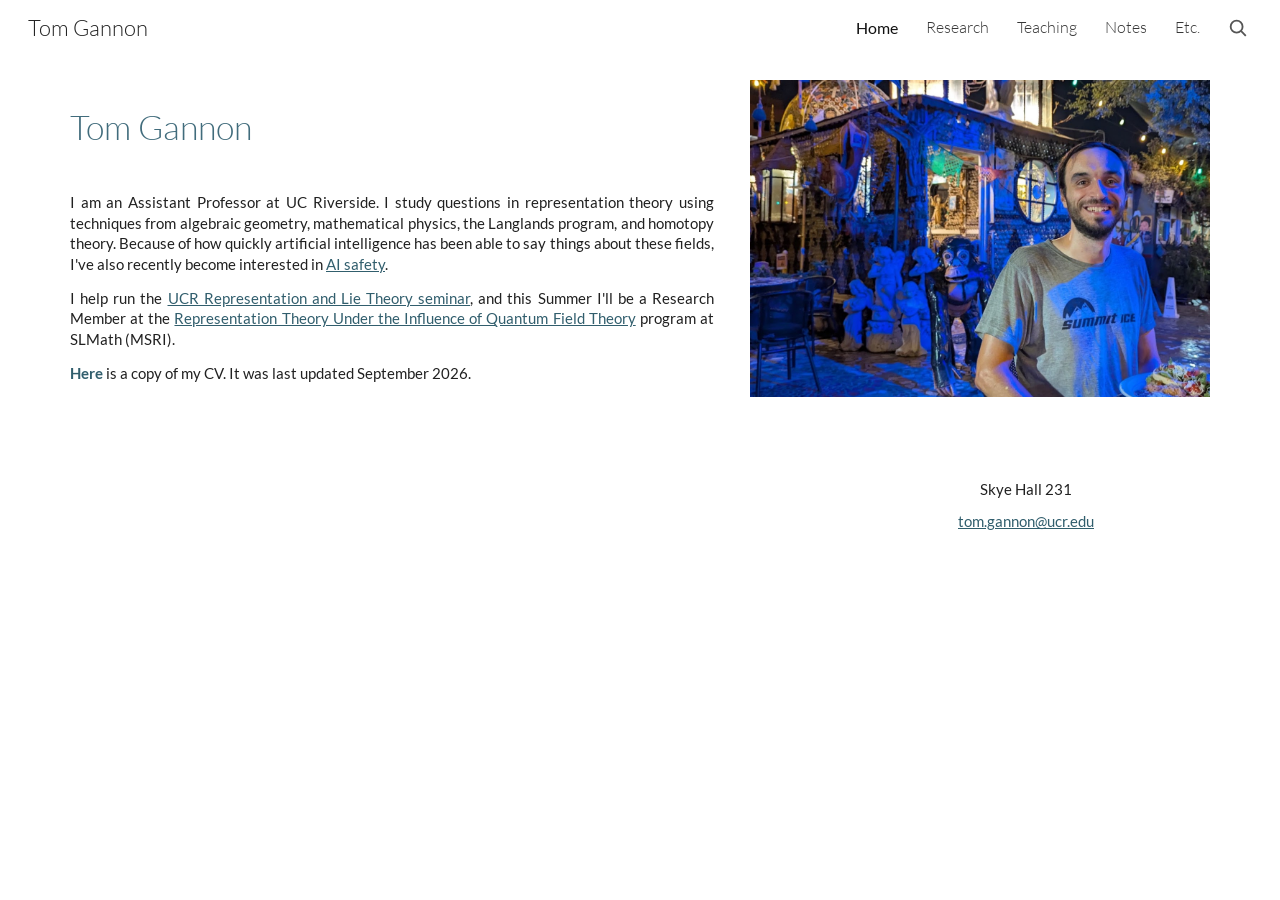
==== index.html @ 2e7c15ad "Create personal academic website for GitHub Pages" ====
<!doctype html>
<html lang="en">
<head>
  <meta charset="utf-8">
  <meta name="viewport" content="width=device-width, initial-scale=1">
  <title>Tom Gannon</title>
  <meta name="description" content="Tom Gannon, Assistant Professor at UC Riverside. Research in geometric representation theory.">
  <meta name="theme-color" content="#ffffff">
  <link rel="icon" href="assets/favicon.svg" type="image/svg+xml">
  <link rel="stylesheet" href="assets/site.css">
  <script src="assets/search-index.js" defer></script>
  <script src="assets/site.js" defer></script>
</head>
<body>
  <a class="skip-link" href="#main">Skip to main content</a>
  <header class="site-header">
    <a class="site-name" href="index.html">Tom Gannon</a>
    <div class="header-actions">
      <nav id="site-nav" class="site-nav" aria-label="Main navigation"><a href="index.html" aria-current="page">Home</a><a href="research.html">Research</a><a href="teaching.html">Teaching</a><a href="notes.html">Notes</a><a href="etc.html">Etc.</a></nav>
      <button class="icon-button menu-toggle" aria-label="Open navigation" aria-controls="site-nav" aria-expanded="false"><svg viewBox="0 0 24 24" aria-hidden="true"><path d="M3 6h18M3 12h18M3 18h18"/></svg></button>
      <button class="icon-button search-toggle" aria-label="Search this site"><svg viewBox="0 0 24 24" aria-hidden="true"><circle cx="10.5" cy="10.5" r="6.5"/><path d="m15.5 15.5 5 5"/></svg></button>
    </div>
  </header>
  <main id="main" class="page home-page">
<div class="home-grid"><div class="home-copy"><h1>Tom Gannon</h1>

<p id="entry-1">I am an Assistant Professor at UC Riverside. I study questions in representation theory using techniques from algebraic geometry, mathematical physics, the Langlands program, and homotopy theory. Because of how quickly artificial intelligence has been able to say things about these fields, I've also recently become interested in <a href="https://mathforaisafety.org/">AI safety</a>.</p>

<p id="entry-2">I help run the <a href="https://sites.google.com/ucr.edu/lietheory/home">UCR Representation and Lie Theory seminar</a>, and this Summer I'll be a Research Member at the <a href="https://www.slmath.org/programs/381">Representation Theory Under the Influence of Quantum Field Theory</a> program at SLMath (MSRI).</p>

<p id="entry-3"><a href="https://drive.google.com/file/d/1CPtopO6bXupwRLPZ3UGt-4dHNkY7EC-Z/view?usp=share_link">Here</a> is a copy of my CV. It was last updated September 2026.</p>
</div><div class="home-aside"><img class="portrait" src="assets/tom-gannon.jpg" width="1280" height="882" alt="Tom Gannon smiling outdoors, photographed by Sam Gunningham"><address class="contact"><p>Skye Hall 231</p><p><a href="mailto:tom.gannon@ucr.edu">tom.gannon@ucr.edu</a></p></address></div></div>
  </main>
  <dialog class="search-dialog" aria-labelledby="search-title">
    <div class="search-heading"><h2 id="search-title">Search this site</h2><button class="icon-button search-close" aria-label="Close search"><svg viewBox="0 0 24 24" aria-hidden="true"><path d="m5 5 14 14M19 5 5 19"/></svg></button></div>
    <form class="search-form" role="search"><label for="site-search" hidden>Search this site</label><input id="site-search" type="search" placeholder="Search this site" autocomplete="off"></form>
    <p class="search-status" role="status">Search across Home, Research, Teaching, Notes, and Etc.</p>
    <ul class="search-results"></ul>
  </dialog>
</body>
</html>
---- assets/site.css ----
@font-face{font-family:Lato;src:url('lato-light.ttf') format('truetype');font-weight:300;font-style:normal;font-display:swap}
@font-face{font-family:Lato;src:url('lato-regular.ttf') format('truetype');font-weight:400;font-style:normal;font-display:swap}
@font-face{font-family:Lato;src:url('lato-bold.ttf') format('truetype');font-weight:700;font-style:normal;font-display:swap}
:root{font-family:Lato,Arial,sans-serif;color:#212121;background:#fff;font-synthesis:style;--teal:#315e6d}
*{box-sizing:border-box}
body{margin:0;font-size:15px;line-height:1.36}
a{color:var(--teal);text-underline-offset:1px}
a:hover{color:#153f50}
button,input{font:inherit}
button{cursor:pointer}
:focus-visible{outline:2px solid var(--teal);outline-offset:5px}
.skip-link{position:fixed;top:-80px;left:20px;z-index:30;padding:12px;background:#fff;color:var(--teal)}
.skip-link:focus{top:8px}
.site-header{height:56px;display:flex;align-items:center;justify-content:space-between;padding:0 28px;background:#fff;position:sticky;top:0;z-index:10;gap:24px}
.site-name{font-size:22px;font-weight:300;white-space:nowrap;color:#252525;text-decoration:none}
.header-actions{display:flex;align-items:center;gap:24px}
.site-nav{display:flex;gap:28px;align-items:center}
.site-nav a{font-size:16px;color:#363636;font-weight:300;text-decoration:none;padding:17px 0}
.site-nav a[aria-current=page]{font-weight:400;color:#111}
.site-nav a:hover{color:var(--teal)}
.icon-button{width:28px;height:36px;border:0;padding:3px;background:transparent;color:#555;display:grid;place-items:center}
.icon-button svg{width:22px;height:22px;fill:none;stroke:currentColor;stroke-width:2}
.menu-toggle{display:none}
.page{width:calc(100% - 140px);max-width:1440px;margin:24px auto 72px}
h1{font-size:34px;line-height:1.6;font-weight:300;color:#416c7c;margin:14px 0 54px}
p{margin:0 0 14px}
.home-grid{display:grid;grid-template-columns:7fr 5fr;gap:36px;align-items:start}
.home-copy h1{margin:20px 0 38px}
.home-copy p{text-align:justify}
.home-copy p:last-child a{font-weight:700;text-decoration:none}
.portrait{display:block;width:100%;height:auto;aspect-ratio:1280/882;object-fit:cover}
.contact{text-align:center;margin-top:82px;transform:translateX(10%);font-style:normal}
.contact p{margin-bottom:12px}
.content-page>p{line-height:1.65}
.content-page>section:first-of-type{margin-top:66px}
h2{font-size:19px;line-height:1.4;font-style:italic;font-weight:400;margin:18px 0 8px 20px}
ul{padding-left:20px;margin:0 0 18px;list-style-type:square}
li{padding-left:0;margin-bottom:10px;line-height:1.45;scroll-margin-top:80px}
li p{margin:5px 0 18px;line-height:1.55}
sup,sub{font-size:.72em;line-height:0}
.notes-page li{margin-bottom:18px}
.etc-page li{margin-bottom:18px}
.search-dialog{border:0;box-shadow:0 8px 48px #0003;border-radius:3px;width:min(760px,calc(100% - 32px));max-height:82vh;margin:76px auto auto;padding:28px;color:#212121}
.search-dialog::backdrop{background:#fffD}
.search-heading{display:flex;justify-content:space-between;align-items:center;gap:20px}
.search-heading h2{font-style:normal;font-size:24px;font-weight:300;color:#416c7c;margin:0 0 20px}
.search-heading button{align-self:flex-start}
.search-dialog input{width:100%;border:1px solid #aaa;border-radius:2px;padding:12px;color:#212121;background:#fff}
.search-status{margin:18px 0;color:#555}
.search-results{list-style:none;padding:0}
.search-results li{margin:22px 0}
.search-results a{font-size:18px}
.search-results p{margin:5px 0;font-size:14px;color:#444}
.search-page-label{font-size:12px;color:#666;display:block;margin-top:4px}
[hidden]{display:none!important}
@media(min-width:1600px){.contact{transform:none}}
@media(max-width:900px){.page{width:calc(100% - 64px)}.home-grid{gap:28px;grid-template-columns:3fr 2fr}.site-header{padding:0 24px}.site-nav{gap:20px}.header-actions{gap:20px}.contact{transform:none}.home-copy p{text-align:left}}
@media(max-width:680px){.site-header{height:60px;padding:0 20px;gap:14px}.site-name{font-size:21px}.header-actions{gap:14px}.menu-toggle{display:grid}.site-nav{position:absolute;top:60px;left:0;right:0;padding:8px 24px 20px;background:#fff;box-shadow:0 10px 14px #0001;display:none;align-items:flex-start;gap:0;flex-direction:column}.site-nav.is-open{display:flex}.site-nav a{width:100%;padding:12px 0}.page{width:calc(100% - 40px);margin-top:20px}.home-grid{grid-template-columns:1fr;gap:24px}.home-copy h1{margin:0 0 28px}.home-copy p{line-height:1.55}.portrait{max-width:520px;margin:0 auto}.contact{margin-top:30px}h1{font-size:32px;margin:0 0 36px;line-height:1.5}.content-page>section:first-of-type{margin-top:38px}h2{margin-left:0;font-size:19px}li{line-height:1.55}.search-dialog{padding:20px;margin-top:24px}}
@media(prefers-reduced-motion:no-preference){a,button{transition:color .15s ease}}
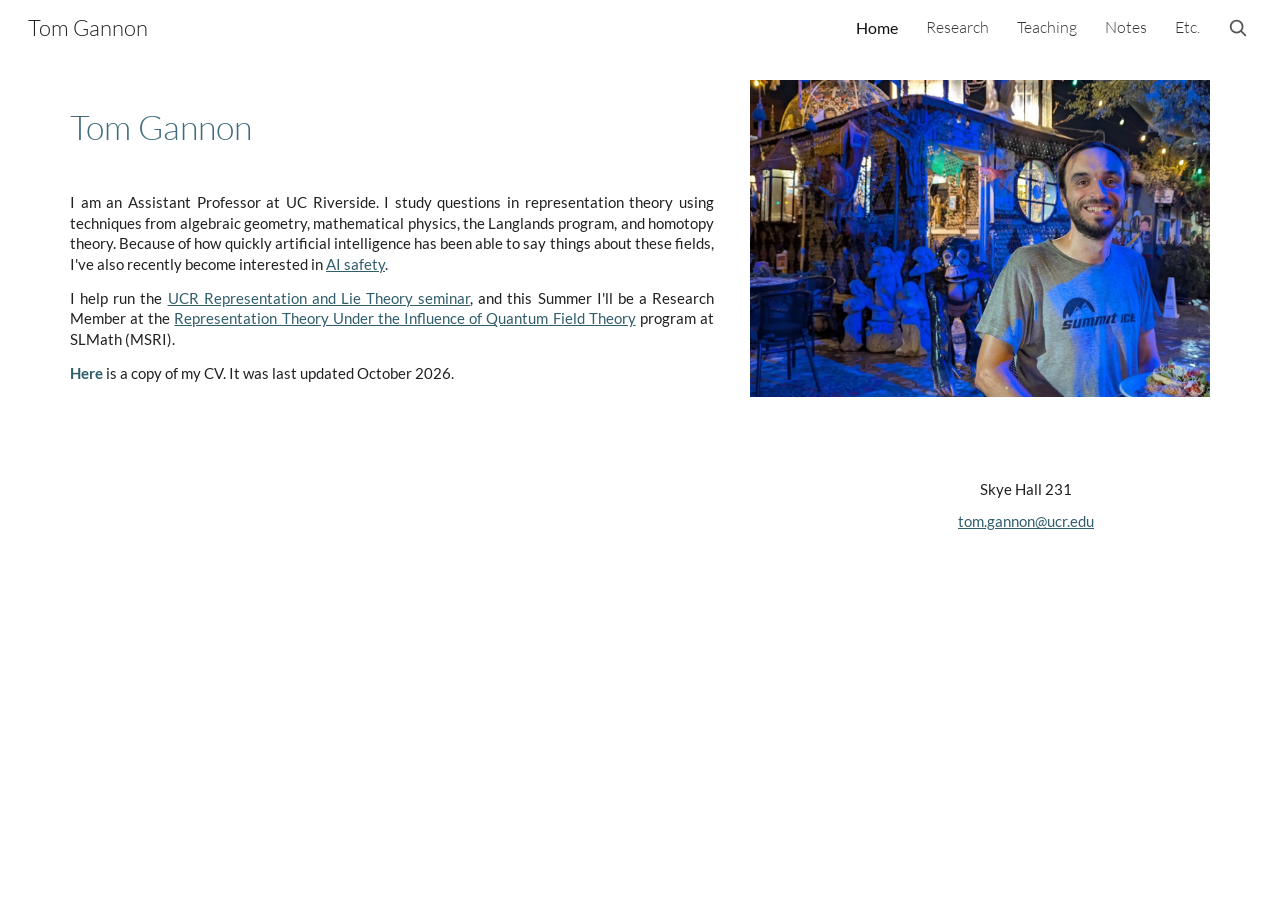
==== commit dcbfe766: "Update CV from Overleaf and refresh the last-updated date" ====
--- a/index.html
+++ b/index.html
@@ -28,7 +28,7 @@
 
 <p id="entry-2">I help run the <a href="https://sites.google.com/ucr.edu/lietheory/home">UCR Representation and Lie Theory seminar</a>, and this Summer I'll be a Research Member at the <a href="https://www.slmath.org/programs/381">Representation Theory Under the Influence of Quantum Field Theory</a> program at SLMath (MSRI).</p>
 
-<p id="entry-3"><a href="https://drive.google.com/file/d/1CPtopO6bXupwRLPZ3UGt-4dHNkY7EC-Z/view?usp=share_link">Here</a> is a copy of my CV. It was last updated September 2026.</p>
+<p id="entry-3"><a href="files/cv.pdf">Here</a> is a copy of my CV. It was last updated October 2026.</p>
 </div><div class="home-aside"><img class="portrait" src="assets/tom-gannon.jpg" width="1280" height="882" alt="Tom Gannon smiling outdoors, photographed by Sam Gunningham"><address class="contact"><p>Skye Hall 231</p><p><a href="mailto:tom.gannon@ucr.edu">tom.gannon@ucr.edu</a></p></address></div></div>
   </main>
   <dialog class="search-dialog" aria-labelledby="search-title">
